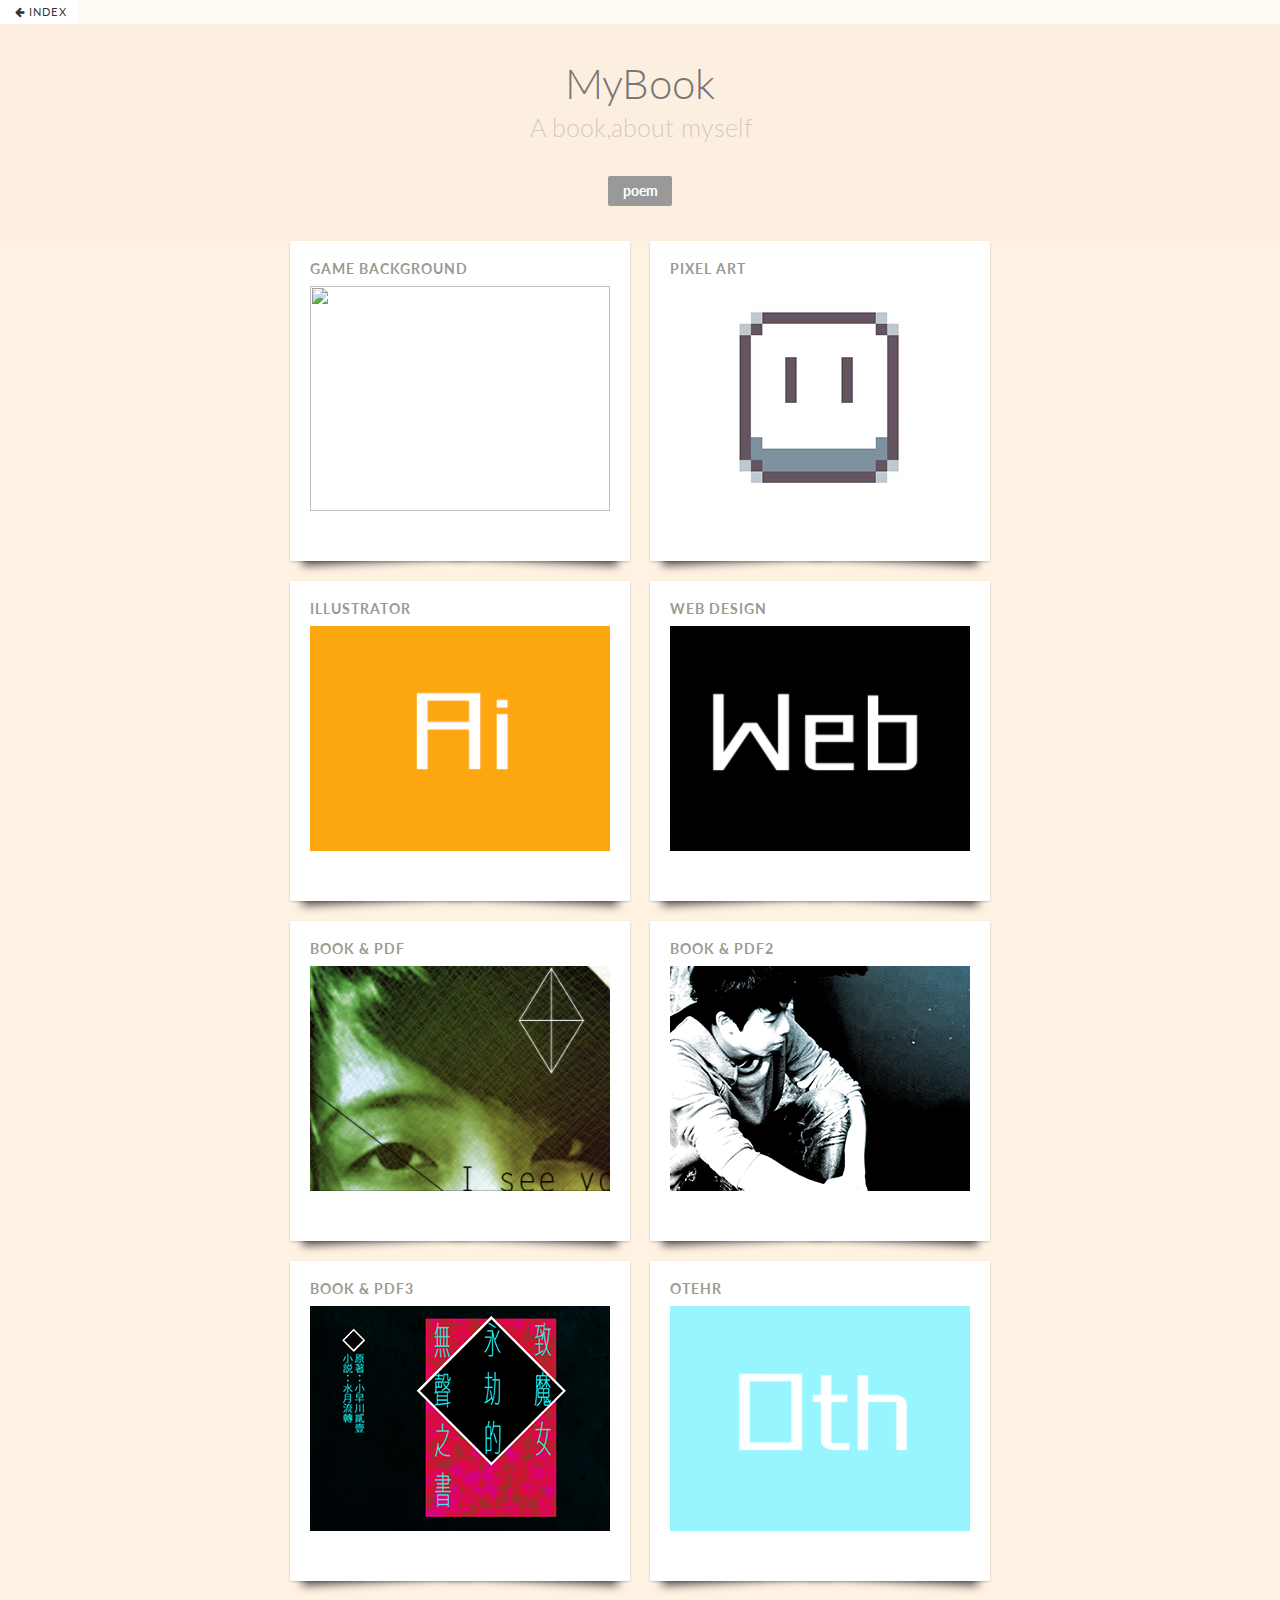
==== index.html @ 08e986d2 "first commit" ====
<!DOCTYPE html>
<html lang="en" class="no-js demo-5">
	<head>
		<meta charset="UTF-8" />
		<meta http-equiv="X-UA-Compatible" content="IE=edge,chrome=1"> 
		<meta name="viewport" content="width=device-width, initial-scale=1.0"> 
		<title>MyBook</title>
		<meta name="description" content="Bookblock: A Content Flip Plugin - Demo 5" />
		<meta name="keywords" content="javascript, jquery, plugin, css3, flip, page, 3d, booklet, book, perspective" />
		<meta name="author" content="Codrops" />
		<link rel="shortcut icon" href="../favicon.ico"> 
		<link rel="stylesheet" type="text/css" href="css/default.css" />
		<link rel="stylesheet" type="text/css" href="css/bookblock.css" />
		<!-- custom demo style -->
		<link rel="stylesheet" type="text/css" href="css/demo5.css" />
		<script src="js/modernizr.custom.js"></script>
		<!-- �ۼg�� -->
		<link rel="stylesheet" type="text/css" href="css/self.css" />
		<!--Bootstrap-->
		<!--<link rel="stylesheet" type="text/css" href="./css/bootstrap.css">-->
	   <!--<link rel="stylesheet" type="text/css" href="./css/bootstrap.min.css">-->
	   <!--<link rel="stylesheet" type="text/css" href="./css/bootstrap-grid.css">
	   <link rel="stylesheet" type="text/css" href="./css/bootstrap-grid.min.css">
	   <link rel="stylesheet" type="text/css" href="./css/bootstrap-reboot.css">
	   <link rel="stylesheet" type="text/css" href="./css/bootstrap-reboot.min.css">-->
	   <!--<script type="text/javascript" src="./js/bootstrap.bundle.js"></script>
	   <script type="text/javascript" src="./js/bootstrap.bundle.min.js"></script>
	   <script type="text/javascript" src="./js/bootstrap.js"></script>
	   <script type="text/javascript" src="./js/bootstrap.min.js"></script>	-->
	</head>
	<style>
#block 
{
	height: 250px;
	width: 250px;
	background-color:#FFF;

			 
	position: fixed;     /*�����m*/
	float: left;
	top: 35%;               /*�q�W���}�l��A�U�� 50% (�@�b) ����m*/
	left: 10%;              /*�q����}�l��A�k�� 50% (�@�b) ����m*/

	/*margin-top: -100px;     /*���ת��@�b*/
	/*margin-left: -200px;    /*�e�ת��@�b*/
         
}

body{
    background:#fff2e3;
    animation-name:color_change;
    animation-duration:4s;
}
@keyframes color_change{
      0%{
          background:#ffffff;
      }
      100%{
          background:#fff2e3;
      }
  }
  </style>
	<body>

		<div class="container">
			<!-- Top Navigation -->
			<div class="codrops-top clearfix">
				<a class="codrops-icon codrops-icon-prev" href="index.html"><span>index</span></a>
				<!--<a href="http://dribbble.com/isaac317">Images by Isaac Montemayor</a>-->
				<!--<span class="right"><a class="codrops-icon codrops-icon-drop" href="http://tympanus.net/codrops/2012/09/03/bookblock-a-content-flip-plugin/"><span>Back to the Codrops Article</span></a></span>-->
			</div>
			<header>
				<h1>MyBook <span>A book,about myself</span></h1>	
				<nav class="codrops-demos">
					<a href="poem.html">poem</a>



				</nav>
			</header>

<!--
			<div class="main clearfix">
			<div id="block" >
			XXXXX
			</div>-->


				<ul class="bb-custom-grid" id="bb-custom-grid">

					<li>
						<h3>Game Background</h3>
						<div class="bb-bookblock">
							<div class="bb-item pic"><a href="game_bg.html"><img src="images/index/nvl.png" width="300" height="225" border="0" alt=""></a></div>
						</div>
						<nav>
						</nav>
					</li>
					<li>
						<h3>Pixel Art</h3>
						<div class="bb-bookblock">
							<div class="bb-item pic"><a href="pixel.html"><img src="images/index/pixel.png" width="300" height="225" border="0" alt=""></a></div>

						</div>
						<nav>

						</nav>
					</li>


					<!--<li>
						<h3>film</h3>
						<div class="bb-bookblock">
							<div class="bb-item pic"><a href="*"><img src="images/index/ae.png" width="300" height="225" border="0" alt=""></a></div>

						</div>
						<nav>

						</nav>
					</li>-->


					<li>
						<h3>Illustrator</h3>
						<div class="bb-bookblock">
							<div class="bb-item pic"><a href="ai.html"><img src="images/index/ai.png" width="300" height="225" border="0" alt=""></a></div>

						</div>
						<nav>

						</nav>
					</li>





					<!--<li>
						<h3>other</h3>
						<div class="bb-bookblock">
							<div class="bb-item pic"><a href="http://dribbble.com/shots/327171-Around-the-Office-Signage-7"><img src="images/index/oth.png" width="300" height="225" border="0" alt=""></a></div>
						</div>
						<nav>
						</nav>
					</li>

					<li>
						<h3>photoshop</h3>
						<div class="bb-bookblock">
							<div class="bb-item pic"><a href="http://dribbble.com/shots/327171-Around-the-Office-Signage-7"><img src="images/index/ps.png" width="300" height="225" border="0" alt=""></a></div>
						</div>
						<nav>
						</nav>
					</li>-->

					<li>
						<h3>web design</h3>
						<div class="bb-bookblock">
							<div class="bb-item pic"><a href="web.html"><img src="images/index/web.png" width="300" height="225" border="0" alt=""></a></div>
						</div>
						<nav>
						</nav>
					</li>


					<li>
						<h3>book & pdf</h3>
						<div class="bb-bookblock">
							<div class="bb-item pic"><a href="images/book1/book1.pdf"><img src="images/index/book1.png" width="300" height="225" border="0" alt=""></a></div>
						</div>
						<nav>

						</nav>
					</li>
					<li>
						<h3>book & pdf2</h3>
						<div class="bb-bookblock">
							<div class="bb-item pic"><a href="images/book2/book2.pdf"><img src="images/index/book2.png" width="300" height="225" border="0" alt=""></a></div>
						</div>
						<nav>
						</nav>
					</li>

					<li>
						<h3>book & pdf3</h3>
						<div class="bb-bookblock">
							<div class="bb-item pic"><a href="images/book3/book3.pdf"><img src="images/index/book3.png" width="300" height="225" border="0" alt=""></a></div>
						</div>
						<nav>
						</nav>
					</li>

					<li>
						<h3>otehr</h3>
						<div class="bb-bookblock">
							<div class="bb-item pic"><a href="other.html"><img src="images/index/oth.png" width="300" height="225" border="0" alt=""></a></div>
						</div>
						<nav>
						</nav>
					</li>









				</ul>
			</div>
		</div><!-- /container -->

		<script src="https://ajax.googleapis.com/ajax/libs/jquery/1.9.1/jquery.min.js"></script>
		<script src="js/jquerypp.custom.js"></script>
		<script src="js/jquery.bookblock.js"></script>
		<script type="text/javascript">
			var Page = (function() {

				var $grid = $( '#bb-custom-grid' );

				return {
					init : function() {
						$grid.find( 'div.bb-bookblock' ).each( function( i ) {
							
							var $bookBlock = $( this ),
								$nav = $bookBlock.next().children( 'span' ),
								bb = $bookBlock.bookblock( {
									speed : 600,
									shadows : false
								} );
								
							// add navigation events
							$nav.each( function( i ) {
								$( this ).on( 'click touchstart', function( event ) {
									var $dot = $( this );
									$nav.removeClass( 'bb-current' );
									$dot.addClass( 'bb-current' );
									$bookBlock.bookblock( 'jump', i + 1 );
									return false;
								} );
							} );
							
							// add swipe events
							$bookBlock.children().on( {
								'swipeleft' : function( event ) {
									$bookBlock.bookblock( 'next' );
									return false;
								},
								'swiperight' : function( event ) {
									$bookBlock.bookblock( 'prev' );
									return false;
								}

							} );
							
						} );
					}
				};

			})();
		</script>
		<script>
				Page.init();
		</script>

	</body>
</html>
---- css/default.css ----
/* General Demo Style */
@import url(http://fonts.googleapis.com/css?family=Lato:300,400,700);

@font-face {
	font-family: 'codropsicons';
	src:url('../fonts/codropsicons/codropsicons.eot');
	src:url('../fonts/codropsicons/codropsicons.eot?#iefix') format('embedded-opentype'),
		url('../fonts/codropsicons/codropsicons.woff') format('woff'),
		url('../fonts/codropsicons/codropsicons.ttf') format('truetype'),
		url('../fonts/codropsicons/codropsicons.svg#codropsicons') format('svg');
	font-weight: normal;
	font-style: normal;
}

*, *:after, *:before { -webkit-box-sizing: border-box; -moz-box-sizing: border-box; box-sizing: border-box; }
body, html { font-size: 100%; padding: 0; margin: 0; height: 100%;}

/* Clearfix hack by Nicolas Gallagher: http://nicolasgallagher.com/micro-clearfix-hack/ */
.clearfix:before, .clearfix:after { content: " "; display: table; }
.clearfix:after { clear: both; }

body {
	font-family: 'Lato', Calibri, Arial, sans-serif;
	color: #777;
	background: #f6f6f6;


}

a {
	color: #555;
	text-decoration: none;
	outline: none;
}

a:hover,
a:active {
	color: #777;
}

a img {
	border: none;
}

/* Header Style */
.main,
.container > header {
	margin: 0 auto;
	padding: 2em;
}

.container {
	height: 100%;
}

.container > header {
	text-align: center;
	background: rgba(0,0,0,0.01);
}

.container > header h1 {
	font-size: 2.625em;
	line-height: 1.3;
	margin: 0;
	font-weight: 300;
}

.container > header span {
	display: block;
	font-size: 60%;
	opacity: 0.3;
	padding: 0 0 0.6em 0.1em;
}

/* Main Content */
.main {
	max-width: 69em;
}

.column {
	float: left;
	width: 50%;
	padding: 0 2em;
	min-height: 300px;
	position: relative;
}

.column:nth-child(2) {
	box-shadow: -1px 0 0 rgba(0,0,0,0.1);
}

.column p {
	font-weight: 300;
	font-size: 2em;
	padding: 0;
	margin: 0;
	text-align: right;
	line-height: 1.5;
}

/* To Navigation Style */
.codrops-top {
	background: #fff;
	background: rgba(255, 255, 255, 0.6);
	text-transform: uppercase;
	width: 100%;
	font-size: 0.69em;
	line-height: 2.2;
}

.codrops-top a {
	padding: 0 1em;
	letter-spacing: 0.1em;
	color: #888;
	display: inline-block;
}

.codrops-top a:hover {
	background: rgba(255,255,255,0.95);
	color: #333;
}

.codrops-top span.right {
	/*position:absolute;
	right:0px;*/
	float: right;
}

.codrops-top span.right a {
	float: left;
	display: block;
}

.codrops-icon:before {
	font-family: 'codropsicons';
	margin: 0 4px;
	speak: none;
	font-style: normal;
	font-weight: normal;
	font-variant: normal;
	text-transform: none;
	line-height: 1;
	-webkit-font-smoothing: antialiased;
}

.codrops-icon-drop:before {
	content: "\e001";
}

.codrops-icon-prev:before {
	content: "\e004";
}

.codrops-icon-archive:before {
	content: "\e002";
}

.codrops-icon-next:before {
	content: "\e000";
}

.codrops-icon-about:before {
	content: "\e003";
}

/* Demo Buttons Style */
.codrops-demos {
	padding-top: 1em;
	font-size: 0.9em;
}

.codrops-demos a {
	display: inline-block;
	margin: 0.2em;
	padding: 0.45em 1em;
	background: #999;
	color: #fff;
	font-weight: 700;
	border-radius: 2px;
}

.codrops-demos a:hover,
.codrops-demos a.current-demo,
.codrops-demos a.current-demo:hover {
	opacity: 0.6;
}

.codrops-nav {
	text-align: center;
}

.codrops-nav a {
	display: inline-block;
	margin: 20px auto;
	padding: 0.3em;
}

/* Demo Styles */
/*
.demo-1 body {
	color: #87968e;
	background: #fff2e3;
}

.demo-1 a {
	color: #72b890;
}

.demo-1 .codrops-demos a {
	background: #72b890;
	color: #fff;
}

.demo-2 body {
	color: #fff;
	background: #c05d8e;
}

.demo-2 a {
	color: #d38daf;
}

.demo-2 a:hover,
.demo-2 a:active {
	color: #fff;
}

.demo-2 .codrops-demos a {
	background: #883b61;
	color: #fff;
}

.demo-2 .codrops-top a:hover {
	background: rgba(255,255,255,0.3);
	color: #333;
}

.demo-3 body {
	color: #87968e;
	background: #fff2e3;
}

.demo-3 a {
	color: #ea5381;
}

.demo-3 .codrops-demos a {
	background: #ea5381;
	color: #fff;
}

.demo-4 body {
	color: #999;
	background: #fff2e3;
	overflow: hidden;
}

.demo-4 a {
	color: #1baede;
}

.demo-4 a:hover,
.demo-4 a:active {
	opacity: 0.6;
}

.demo-4 .codrops-demos a {
	background: #1baede;
	color: #fff;
}

.demo-5 body {
	background: #fffdec;

*/
/*
	background:
        linear-gradient(0deg, rgba(255, 251, 50, 1), transparent 75%),
        linear-gradient(120deg, rgba(255, 200, 108, 1), transparent),
        linear-gradient(240deg, rgb(200, 175, 69, 1), transparent);
    background-size: 100% 100%;
    animation: gradient 5s ease-in-out infinite;
    background-attachment: fixed;
	animation-iteration-count: infinite;*/
}

/*
@keyframes gradient {
    0% {
        background-position: 50% 50%;
        background-size: 100% 100%;
    }

    25% {
        background-position: 0% 0%;
        background-size: 200% 200%;
    }

    50% {
        background-position: 0% 50%;
        background-size: 200% 200%;
    }

    75% {
        background-position: 100% 0%;
        background-size: 200% 200%;
    }

    100% {
        background-position: 50% 50%;
        background-size: 100% 100%;
    }

}
*/


@media screen and (max-width: 46.0625em) {
	.column {
		width: 100%;
		min-width: auto;
		min-height: auto;
		padding: 1em; 
	}

	.column p {
		text-align: left;
		font-size: 1.5em;
	}

	.column:nth-child(2) {
		box-shadow: 0 -1px 0 rgba(0,0,0,0.1);
	}
}

@media screen and (max-width: 25em) {

	.codrops-icon span {
		display: none;
	}

}
---- css/bookblock.css ----
.bb-bookblock {	/*�o�̽վ�ѥ������j�p*/
	width: 640px;
	height: 360px;
	margin: 0 auto;
	position: relative;
	z-index: 100;
	-webkit-perspective: 1300px;
	perspective: 1300px;
	-webkit-backface-visibility: hidden;
	backface-visibility: hidden;
}

.bb-page {
	position: absolute;
	-webkit-transform-style: preserve-3d;
	transform-style: preserve-3d;
	-webkit-transition-property: -webkit-transform;
	transition-property: transform;
}

.bb-vertical .bb-page {
	width: 50%;
	height: 100%;
	left: 50%;
	-webkit-transform-origin: left center;
	transform-origin: left center;
}

.bb-horizontal .bb-page {
	width: 100%;
	height: 50%;
	top: 50%;
	-webkit-transform-origin: center top;
	transform-origin: center top;
}

.bb-page > div,
.bb-outer,
.bb-content,
.bb-inner {
	position: absolute;
	height: 100%;
	width: 100%;
	top: 0;
	left: 0;
	-webkit-backface-visibility: hidden;
	backface-visibility: hidden;
}

.bb-vertical .bb-content {
	width: 200%;
}

.bb-horizontal .bb-content {
	height: 200%;
}

.bb-page > div {
	width: 100%;
	-webkit-transform-style: preserve-3d;
	transform-style: preserve-3d;
}

.bb-vertical .bb-back {
	-webkit-transform: rotateY(-180deg);
	transform: rotateY(-180deg);
}

.bb-horizontal .bb-back {
	-webkit-transform: rotateX(-180deg);
	transform: rotateX(-180deg);
}

.bb-outer {
	width: 100%;
	overflow: hidden;
	z-index: 999;
}

.bb-overlay, 
.bb-flipoverlay {
	background-color: rgba(0, 0, 0, 0.7);
	position: absolute;
	top: 0px;
	left: 0px;
	width: 100%;
	height: 100%;
	opacity: 0;
}

.bb-flipoverlay {
	background-color: rgba(0, 0, 0, 0.2);
}

.bb-bookblock.bb-vertical > div.bb-page:first-child,
.bb-bookblock.bb-vertical > div.bb-page:first-child .bb-back {
	-webkit-transform: rotateY(180deg);
	transform: rotateY(180deg);
}

.bb-bookblock.bb-horizontal > div.bb-page:first-child,
.bb-bookblock.bb-horizontal > div.bb-page:first-child .bb-back {
	-webkit-transform: rotateX(180deg);
	transform: rotateX(180deg);
}

/* Content display */
.bb-content {
	background: #fff;
}

.bb-vertical .bb-front .bb-content {
	left: -100%;
}

.bb-horizontal .bb-front .bb-content {
	top: -100%;
}

/* Flipping classes */
.bb-vertical .bb-flip-next,
.bb-vertical .bb-flip-initial {
	-webkit-transform: rotateY(-180deg);
	transform: rotateY(-180deg);
}

.bb-vertical .bb-flip-prev {
	-webkit-transform: rotateY(0deg);
	transform: rotateY(0deg);
}

.bb-horizontal .bb-flip-next,
.bb-horizontal .bb-flip-initial {
	-webkit-transform: rotateX(180deg);
	transform: rotateX(180deg);
}

.bb-horizontal .bb-flip-prev {
	-webkit-transform: rotateX(0deg);
	transform: rotateX(0deg);
}

.bb-vertical .bb-flip-next-end {
	-webkit-transform: rotateY(-15deg);
	transform: rotateY(-15deg);
}

.bb-vertical .bb-flip-prev-end {
	-webkit-transform: rotateY(-165deg);
	transform: rotateY(-165deg);
}

.bb-horizontal .bb-flip-next-end {
	-webkit-transform: rotateX(15deg);
	transform: rotateX(15deg);
}

.bb-horizontal .bb-flip-prev-end {
	-webkit-transform: rotateX(165deg);
	transform: rotateX(165deg);
}

.bb-item {
	width: 100%;
	height: 100%;
	position: absolute;
	top: 0;
	left: 0;
	display: none;
	background: #fff;
}

/* No JS */
.no-js .bb-bookblock, 
.no-js ul.bb-custom-grid li {
	width: auto;
	height: auto;
}

.no-js .bb-item {
	display: block;
	position: relative;
}
---- css/demo5.css ----
.bb-bookblock {
	width: 300px;
	height: 225px;
}

ul.bb-custom-grid {
	list-style: none;
	margin: 0 auto 30px auto;
	padding: 0;
	max-width: 700px;
	display: block;
}

/* Micro clearfix hack by Nicolas Gallagher http://nicolasgallagher.com/micro-clearfix-hack/ */
ul.bb-custom-grid:before,
ul.bb-custom-grid:after {
	content: " ";
    display: table;
}

ul.bb-custom-grid:after {
	clear: both;
}
/* end clearfix hack */

ul.bb-custom-grid li {
	float: left;
	width: 300px;
	height: 260px;
	padding: 10px 20px 50px 20px;
	background: #fff;
	position: relative;
	box-sizing: content-box;
	margin-bottom: 20px;
	box-shadow: 0 1px 2px rgba(0,0,0,0.2);
}

ul.bb-custom-grid li:nth-child(odd) {
	margin-right: 20px;
}

ul.bb-custom-grid li:before,
ul.bb-custom-grid li:after{
	content: '';
	position: absolute;
	z-index: -2;
	bottom: 15px;
	left:  10px;
	width: 50%;
	height: 20%;
	box-shadow: 0 15px 10px rgba(0, 0, 0, 0.7);
	-webkit-transform: rotate(-3deg);
	-moz-transform: rotate(-3deg);
	-ms-transform: rotate(-3deg);
	-o-transform: rotate(-3deg);
	transform: rotate(-3deg);
}

ul.bb-custom-grid li:after {
	right: 10px;
	left: auto;
	-webkit-transform: rotate(3deg);
	transform: rotate(3deg);
}

ul.bb-custom-grid li a {
	display: block;
}

ul.bb-custom-grid li h3 {
	color: #9a9b92;
	margin: 0;
	padding: 0;
	text-transform: uppercase;
	font-weight: 700;
	font-size: 14px;
	line-height: 35px;
	letter-spacing: 1px;
}

ul.bb-custom-grid nav {
	text-align: center;
	margin-top: 12px;
	padding-bottom: 5px;
}

ul.bb-custom-grid nav span {
	display: inline-block;
	width: 12px;
	height: 12px;
	border-radius: 50%;
	background: #f0f0f0;
	margin: 3px;
	cursor: pointer;
	box-shadow: inset 0 1px 1px rgba(0,0,0,0.2), 0 2px 1px rgba(255,255,255,0.9);
}

ul.bb-custom-grid nav span.bb-current {
	background: #ecb700;
}
---- css/self.css ----
.pic{
	overflow:hidden;	/*overflow:hidden�O���F���æb�Ϥ���j�ɶW�X������*/
}

.pic img{
	transform:scale(1,1);
	transition: all 0.5s ease-out;	/*transition�i�H���X�Ϥ��w�C��j���ĪG�Aall 0.5s ease 0s���Ϥ���j�һݪ��ɶ��M�S��*/
}

.pic img:hover{
	transform:scale(1.12,1.12);/*transform:scale(1.2,1.2)�O�Ϥ���j�����v*/
	-webkit-filter:opacity(.8);
	/*-webkit-filter:drop-shadow(5px 5px 5px #333);*/
	-webkit-filter:saturate(0.5);
	-webkit-filter:blur(3px);
	/*-webkit-filter:grayscale(1);*/
	-webkit-filter:sepia(1);
	/*-webkit-filter:contrast(2);*/
}
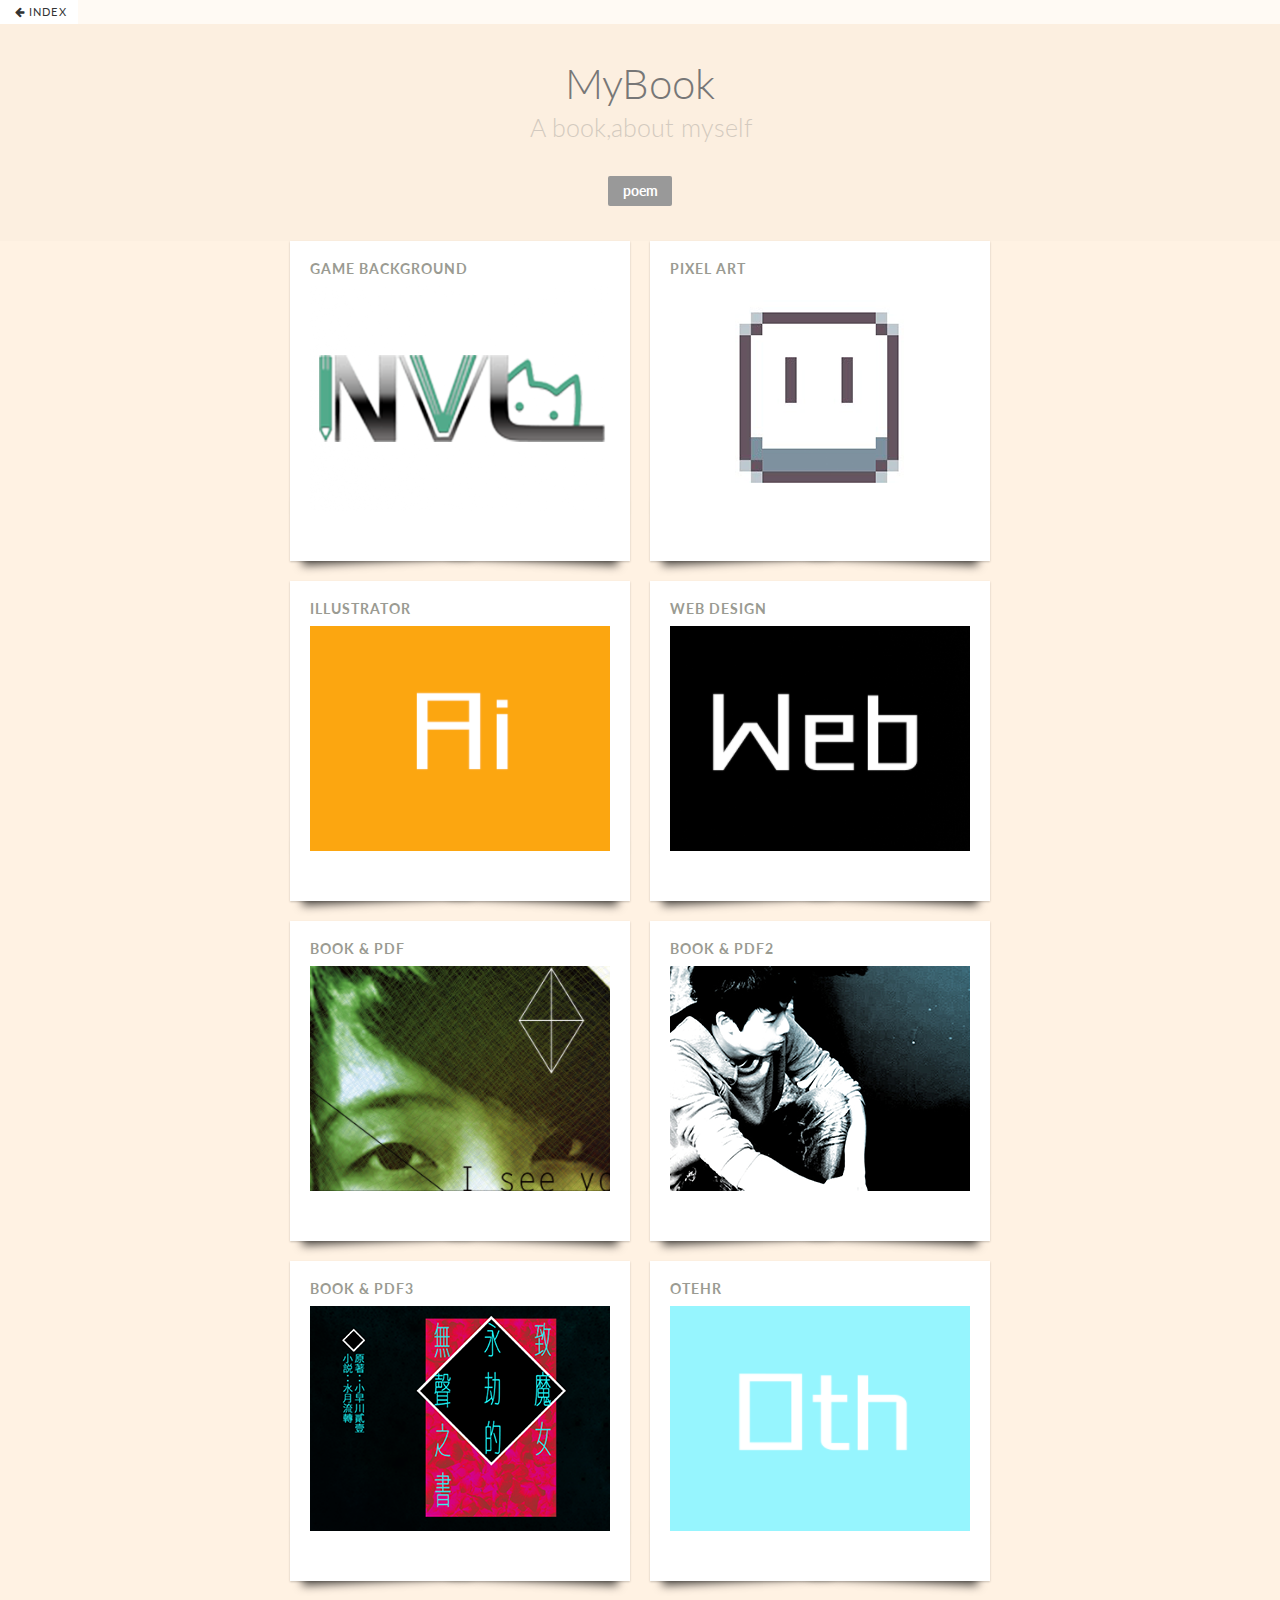
==== commit 9a4a2b18: "再次修改" ====
--- a/index.html
+++ b/index.html
@@ -92,7 +92,7 @@
 					<li>
 						<h3>Game Background</h3>
 						<div class="bb-bookblock">
-							<div class="bb-item pic"><a href="game_bg.html"><img src="images/index/nvl.png" width="300" height="225" border="0" alt=""></a></div>
+							<div class="bb-item pic"><a href="game_bg.html"><img src="images/index/nvl_logo.png" width="300" height="225" border="0" alt=""></a></div>
 						</div>
 						<nav>
 						</nav>
